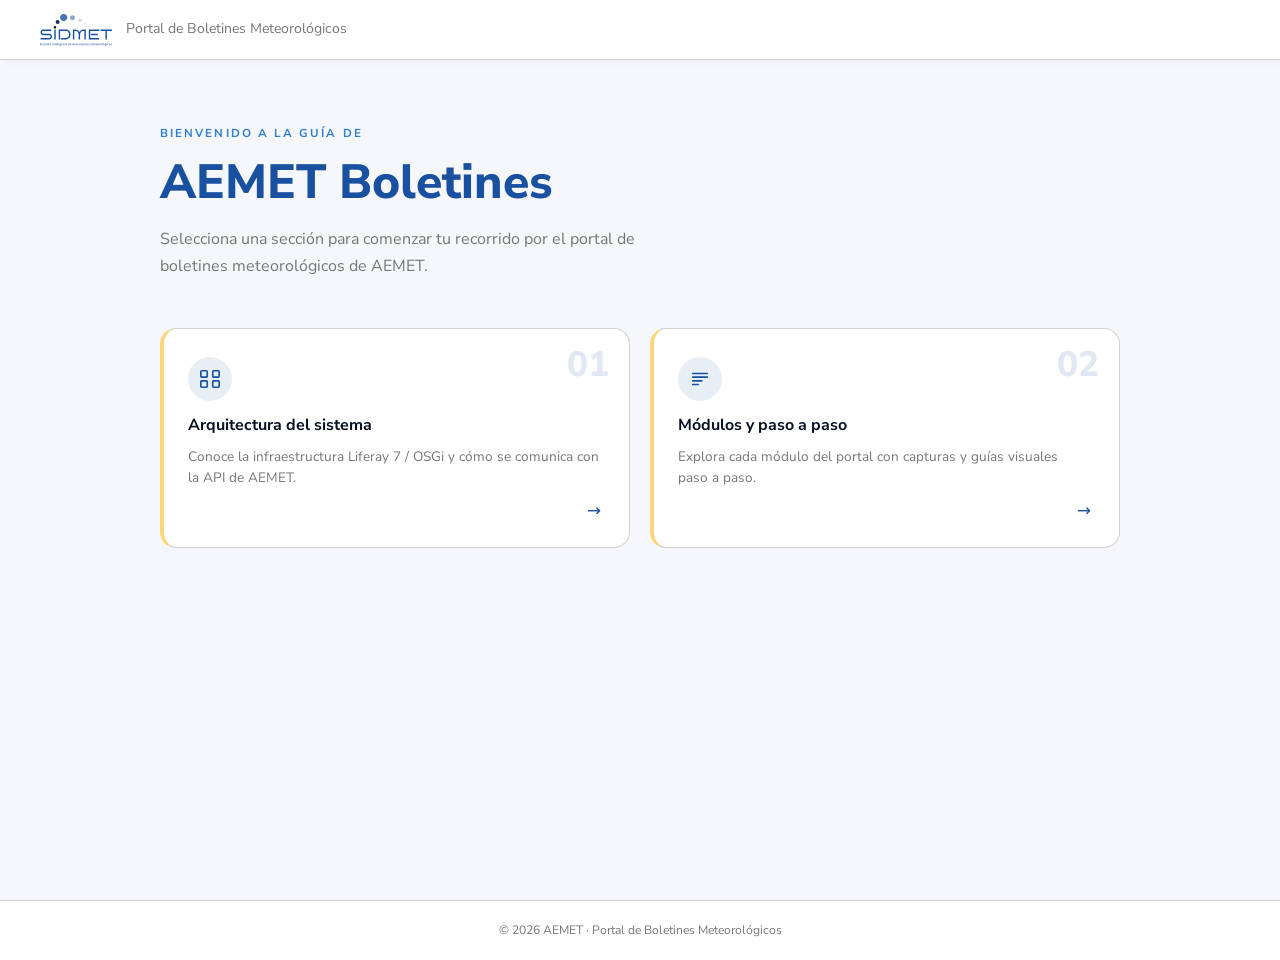
==== index.html @ 23fde0a8 "Presentación inicial SIDMET Guía interactiva paso a paso del portal AEMET Boletines: boletines provi" ====
<!DOCTYPE html>
<html lang="es">
<head>
  <meta charset="UTF-8" />
  <meta name="viewport" content="width=device-width, initial-scale=1.0" />
  <title>Guía de Formación Usuario – AEMET Boletines</title>
  <link rel="preconnect" href="https://fonts.googleapis.com" />
  <link rel="preconnect" href="https://fonts.gstatic.com" crossorigin />
  <link href="https://fonts.googleapis.com/css2?family=Nunito+Sans:wght@300;400;600;700;800&display=swap" rel="stylesheet" />
  <link rel="stylesheet" href="css/styles.css" />
</head>
<body>

  <header class="site-header">
    <div class="header-inner">
      <a href="index.html"><img class="site-logo" src="img/logo.svg" alt="AEMET" /></a>
      <span class="header-subtitle">Portal de Boletines Meteorológicos</span>
    </div>
  </header>

  <main class="hero-section">
    <div class="hero-content">
      <p class="hero-eyebrow">Bienvenido a la guía de</p>
      <h1 class="hero-title"><span class="gradient-text">AEMET Boletines</span></h1>
      <p class="hero-desc">Selecciona una sección para comenzar tu recorrido por el portal de boletines meteorológicos de AEMET.</p>

      <nav class="nav-grid" aria-label="Secciones principales">

        <a href="arquitectura.html" class="nav-card">
          <div class="nav-card-icon">
            <svg xmlns="http://www.w3.org/2000/svg" viewBox="0 0 24 24" fill="none" stroke="currentColor" stroke-width="1.8" stroke-linecap="round" stroke-linejoin="round"><rect x="2" y="3" width="7" height="7" rx="1"/><rect x="15" y="3" width="7" height="7" rx="1"/><rect x="2" y="14" width="7" height="7" rx="1"/><rect x="15" y="14" width="7" height="7" rx="1"/></svg>
          </div>
          <div class="nav-card-number">01</div>
          <h2 class="nav-card-title">Arquitectura del sistema</h2>
          <p class="nav-card-desc">Conoce la infraestructura Liferay 7 / OSGi y cómo se comunica con la API de AEMET.</p>
          <span class="nav-card-arrow">→</span>
        </a>

        <a href="modulos.html" class="nav-card">
          <div class="nav-card-icon">
            <svg xmlns="http://www.w3.org/2000/svg" viewBox="0 0 24 24" fill="none" stroke="currentColor" stroke-width="1.8" stroke-linecap="round" stroke-linejoin="round"><path d="M4 6h16M4 10h16M4 14h10M4 18h6"/></svg>
          </div>
          <div class="nav-card-number">02</div>
          <h2 class="nav-card-title">Módulos y paso a paso</h2>
          <p class="nav-card-desc">Explora cada módulo del portal con capturas y guías visuales paso a paso.</p>
          <span class="nav-card-arrow">→</span>
        </a>

      </nav>
    </div>
  </main>

  <footer class="site-footer">
    <p>© 2026 AEMET · Portal de Boletines Meteorológicos</p>
  </footer>

  <script src="js/main.js"></script>
</body>
</html>
---- css/styles.css ----
/* =========================================================
   AEMET Boletines – Guía de Formación Usuario
   Design System – inspirado en el sistema boletines.aemet
   ========================================================= */

@import url('https://fonts.googleapis.com/css2?family=Nunito+Sans:wght@300;400;600;700;800&display=swap');

/* ---- Tokens (mismos valores que _variables.scss) ---- */
:root {
  /* Colores del sistema */
  --blue-900:   #051020;
  --blue-700:   #0f3060;
  --blue-500:   #1950a0;
  --blue-400:   #4773b3;
  --blue-300:   #8ba7cf;
  --blue-200:   #d1dcec;
  --blue-100:   #e8eef6;
  --blue-med:   #2d7dd2;
  --orange-700: #966900;
  --orange-500: #faaf00;
  --orange-300: #fcd67f;
  --orange-200: #feefcc;
  --grey-900:   #101010;
  --grey-500:   #484848;
  --grey-400:   #767676;
  --grey-300:   #a3a3a3;
  --grey-200:   #d1d1d1;
  --grey-100:   #f5f7fb;
  --white:      #ffffff;

  /* Semánticos */
  --bg-body:     var(--grey-100);
  --bg-base:     var(--white);
  --bg-accent:   var(--blue-100);
  --bg-header:   var(--white);

  --text-base:   var(--grey-900);
  --text-sec:    var(--grey-400);
  --text-inv:    var(--white);
  --text-accent: var(--blue-500);

  --border-soft: var(--grey-200);
  --border-acc:  var(--blue-300);
  --border-act:  var(--blue-med);

  /* Sombras exactas del sistema */
  --shadow-xs: 0px 0px 2px 0px rgba(72,72,72,0.08);
  --shadow-sm: 5px 2px 7px 0px rgba(72,72,72,0.06);
  --shadow-md: 0px 1px 4px 0px rgba(0,0,0,0.08);
  --shadow-lg: 1px 0px 5px 0px rgba(0,0,0,0.15);
  --shadow-xl: 0px 0px 6px 0px rgba(0,0,0,0.60);

  /* Radios exactos del sistema */
  --r-xl: 50px;
  --r-md: 16px;
  --r-sm: 8px;
  --r-xs: 4px;

  /* Transiciones */
  --t-sm: 150ms ease-in-out;
  --t-md: 300ms ease-in-out;

  --font: 'Nunito Sans', system-ui, sans-serif;
}

/* ---- Reset ---- */
*, *::before, *::after { box-sizing: border-box; margin: 0; padding: 0; }
html { scroll-behavior: smooth; }
body {
  font-family: var(--font);
  background-color: var(--bg-body);
  color: var(--text-base);
  min-height: 100vh;
  overflow-x: hidden;
  line-height: 1.6;
}
a { text-decoration: none; color: inherit; }
img { max-width: 100%; display: block; }

/* ---- Header ---- */
.site-header {
  background: var(--white);
  border-bottom: 1px solid var(--border-soft);
  padding: 0 40px;
  height: 60px;
  display: flex;
  align-items: center;
  gap: 16px;
  position: sticky;
  top: 0;
  z-index: 100;
  box-shadow: var(--shadow-sm);
}
.header-inner {
  display: flex;
  align-items: center;
  gap: 14px;
  flex: 1;
}
.site-logo {
  height: 32px;
  width: auto;
  display: block;
}
.header-subtitle {
  font-size: 0.88rem;
  color: var(--text-sec);
  font-weight: 400;
}
.back-btn {
  display: inline-flex;
  align-items: center;
  gap: 6px;
  margin-left: auto;
  font-size: 0.82rem;
  color: var(--blue-500);
  padding: 6px 14px;
  border: 1px solid var(--blue-200);
  border-radius: var(--r-sm);
  transition: var(--t-sm);
  font-weight: 600;
}
.back-btn:hover {
  color: var(--white);
  background: var(--blue-500);
  border-color: var(--blue-500);
}

/* ---- Hero / Main page ---- */
.hero-section {
  display: flex;
  justify-content: center;
  align-items: flex-start;
  min-height: calc(100vh - 60px);
  padding: 64px 24px 48px;
}
.hero-content { max-width: 960px; width: 100%; }

.hero-eyebrow {
  font-size: 0.72rem;
  font-weight: 700;
  letter-spacing: 0.18em;
  text-transform: uppercase;
  color: var(--blue-med);
  margin-bottom: 12px;
}
.hero-title {
  font-size: clamp(2rem, 4.5vw, 3rem);
  font-weight: 800;
  line-height: 1.2;
  margin-bottom: 14px;
  color: var(--blue-900);
}
.gradient-text {
  color: var(--blue-500);
}
.hero-desc {
  font-size: 1rem;
  color: var(--text-sec);
  margin-bottom: 48px;
  max-width: 500px;
  line-height: 1.7;
}

/* ---- Nav Cards Grid ---- */
.nav-grid {
  display: grid;
  grid-template-columns: repeat(auto-fit, minmax(280px, 1fr));
  gap: 20px;
}

/* Tarjeta con borde izquierdo naranja (patrón card-section del sistema) */
.nav-card {
  position: relative;
  display: flex;
  flex-direction: column;
  gap: 10px;
  padding: 28px 28px 22px 24px;
  background: var(--bg-base);
  border: 1px solid var(--border-soft);
  border-left: 4px solid var(--orange-300);
  border-radius: var(--r-md);
  cursor: pointer;
  transition: box-shadow var(--t-sm), border-color var(--t-sm), transform var(--t-md);
  overflow: hidden;
}
.nav-card:hover {
  box-shadow: var(--shadow-xl);
  border-left-color: var(--orange-500);
  transform: translateY(-3px);
}

.nav-card-icon {
  width: 44px; height: 44px;
  border-radius: var(--r-xl);
  background: var(--bg-accent);
  display: flex; align-items: center; justify-content: center;
  color: var(--blue-500);
  margin-bottom: 4px;
  flex-shrink: 0;
}
.nav-card-icon svg { width: 22px; height: 22px; }

.nav-card-number {
  position: absolute;
  top: 18px; right: 20px;
  font-size: 2.2rem;
  font-weight: 800;
  color: rgba(25,80,160,0.13);
  line-height: 1;
  pointer-events: none;
  user-select: none;
}
.nav-card-title {
  font-size: 1rem;
  font-weight: 700;
  color: var(--blue-900);
  line-height: 1.3;
}
.nav-card-desc {
  font-size: 0.85rem;
  color: var(--text-sec);
  line-height: 1.55;
  flex: 1;
}
.nav-card-arrow {
  font-size: 1.05rem;
  color: var(--blue-500);
  transition: transform var(--t-sm);
  align-self: flex-end;
}
.nav-card:hover .nav-card-arrow { transform: translateX(5px); }

/* ---- Sub-page Layout ---- */
.page-wrapper {
  min-height: calc(100vh - 60px);
  padding: 48px 24px 64px;
  display: flex;
  justify-content: center;
}
.page-container {
  max-width: 860px;
  width: 100%;
}
.page-tag {
  display: inline-block;
  font-size: 0.7rem;
  font-weight: 700;
  letter-spacing: 0.14em;
  text-transform: uppercase;
  color: var(--blue-500);
  background: var(--blue-100);
  border: 1px solid var(--blue-200);
  padding: 4px 12px;
  border-radius: var(--r-sm);
  margin-bottom: 16px;
}
.page-title {
  font-size: clamp(1.7rem, 3.5vw, 2.4rem);
  font-weight: 800;
  line-height: 1.2;
  margin-bottom: 8px;
  color: var(--blue-900);
}
.page-divider {
  width: 48px; height: 4px;
  background: var(--orange-500);
  border-radius: 2px;
  margin: 18px 0 32px;
}

/* ---- Content Card ---- */
.content-card {
  background: var(--bg-base);
  border: 1px solid var(--border-soft);
  border-radius: var(--r-md);
  padding: 32px 36px;
  margin-bottom: 20px;
  box-shadow: var(--shadow-md);
  animation: fadeUp 0.4s ease both;
}
.content-card p {
  font-size: 1rem;
  color: var(--text-sec);
  line-height: 1.8;
}
.content-card strong { color: var(--text-base); }

@keyframes fadeUp {
  from { opacity: 0; transform: translateY(16px); }
  to   { opacity: 1; transform: translateY(0); }
}

/* ---- Role Cards ---- */
.role-list { display: flex; flex-direction: column; gap: 14px; }
.role-card {
  display: flex;
  align-items: flex-start;
  gap: 16px;
  background: var(--bg-base);
  border: 1px solid var(--border-soft);
  border-radius: var(--r-sm);
  padding: 20px 22px;
  transition: border-color var(--t-sm), transform var(--t-sm);
  box-shadow: var(--shadow-xs);
  animation: fadeUp 0.4s ease both;
}
.role-card:hover { border-color: var(--blue-300); transform: translateX(3px); }
.role-icon {
  flex-shrink: 0;
  width: 44px; height: 44px;
  border-radius: var(--r-xl);
  display: flex; align-items: center; justify-content: center;
  font-size: 1.3rem;
}
.role-icon.blue   { background: var(--blue-100); }
.role-icon.orange { background: var(--orange-200); }
.role-icon.cyan   { background: rgba(45,125,210,0.1); }
.role-body h3 { font-size: 0.92rem; font-weight: 700; margin-bottom: 3px; color: var(--blue-900); }
.role-body p  { font-size: 0.85rem; color: var(--text-sec); line-height: 1.55; }

/* ---- Module Grid ---- */
.module-grid {
  display: grid;
  grid-template-columns: repeat(auto-fit, minmax(220px, 1fr));
  gap: 16px;
}
.module-card {
  background: var(--bg-base);
  border: 1px solid var(--border-soft);
  border-radius: var(--r-md);
  padding: 24px 20px;
  display: flex;
  flex-direction: column;
  align-items: flex-start;
  gap: 10px;
  transition: box-shadow var(--t-sm), transform var(--t-sm);
  box-shadow: var(--shadow-xs);
  animation: fadeUp 0.4s ease both;
}
.module-card:hover { box-shadow: var(--shadow-lg); transform: translateY(-2px); }
.module-icon {
  width: 44px; height: 44px;
  border-radius: var(--r-xl);
  display: flex; align-items: center; justify-content: center;
  font-size: 1.25rem;
}
.module-icon.c1 { background: var(--blue-100); }
.module-icon.c2 { background: rgba(45,125,210,0.1); }
.module-icon.c3 { background: var(--orange-200); }
.module-icon.c4 { background: rgba(39,115,18,0.1); }
.module-icon.c5 { background: rgba(160,85,251,0.08); }
.module-name { font-size: 0.95rem; font-weight: 700; color: var(--blue-900); }
.module-desc { font-size: 0.82rem; color: var(--text-sec); line-height: 1.55; }

/* ---- Section link cards (listado de módulos) ---- */
.section-list { display: flex; flex-direction: column; gap: 12px; }
.section-link-card {
  display: flex;
  align-items: center;
  justify-content: space-between;
  gap: 16px;
  background: var(--bg-base);
  border: 1px solid var(--border-soft);
  border-left: 4px solid var(--orange-300);
  border-radius: var(--r-sm);
  padding: 18px 22px;
  transition: box-shadow var(--t-sm), border-left-color var(--t-sm), transform var(--t-sm);
  box-shadow: var(--shadow-xs);
  animation: fadeUp 0.4s ease both;
}
.section-link-card:hover {
  box-shadow: var(--shadow-lg);
  border-left-color: var(--orange-500);
  transform: translateX(3px);
}
.section-link-left { display: flex; align-items: center; gap: 16px; }
.section-link-num {
  width: 34px; height: 34px;
  border-radius: var(--r-sm);
  background: var(--blue-500);
  display: flex; align-items: center; justify-content: center;
  font-size: 0.78rem; font-weight: 700; color: var(--white);
  flex-shrink: 0;
}
.section-link-name { font-size: 0.95rem; font-weight: 700; color: var(--blue-900); }
.section-link-meta { font-size: 0.78rem; color: var(--text-sec); margin-top: 2px; }
.section-link-arrow { color: var(--blue-500); font-size: 1.1rem; transition: transform var(--t-sm); }
.section-link-card:hover .section-link-arrow { transform: translateX(5px); }

/* ---- Gallery view ---- */
.gallery-header { margin-bottom: 32px; }
.gallery-grid {
  display: flex;
  flex-direction: column;
  gap: 24px;
}
.gallery-item {
  background: var(--bg-base);
  border: 1px solid var(--border-soft);
  border-radius: var(--r-md);
  overflow: hidden;
  box-shadow: var(--shadow-md);
  animation: fadeUp 0.4s ease both;
  transition: box-shadow var(--t-sm);
}
.gallery-item:hover { box-shadow: var(--shadow-lg); }

.gallery-item-header {
  padding: 14px 22px;
  border-bottom: 1px solid var(--border-soft);
  display: flex;
  align-items: center;
  gap: 12px;
  background: var(--bg-accent);
}
.gallery-item-step {
  font-size: 0.7rem;
  font-weight: 800;
  letter-spacing: 0.12em;
  color: var(--blue-500);
  text-transform: uppercase;
}
.gallery-item-title {
  font-size: 0.88rem;
  font-weight: 700;
  color: var(--blue-900);
}
.gallery-img-wrap { padding: 20px 22px 22px; }
.gallery-img-wrap img {
  width: 100%;
  border-radius: var(--r-sm);
  border: 1px solid var(--border-soft);
  box-shadow: var(--shadow-md);
  transition: transform var(--t-md);
  cursor: zoom-in;
}
.gallery-img-wrap img:hover { transform: scale(1.005); }

/* ---- Footer ---- */
.site-footer {
  text-align: center;
  padding: 20px;
  border-top: 1px solid var(--border-soft);
  font-size: 0.76rem;
  color: var(--grey-400);
  background: var(--bg-base);
}

/* ---- Responsive ---- */
@media (max-width: 640px) {
  .site-header { padding: 0 16px; }
  .hero-section, .page-wrapper { padding: 32px 16px 48px; }
  .content-card { padding: 22px 18px; }
  .nav-grid { grid-template-columns: 1fr; }
}
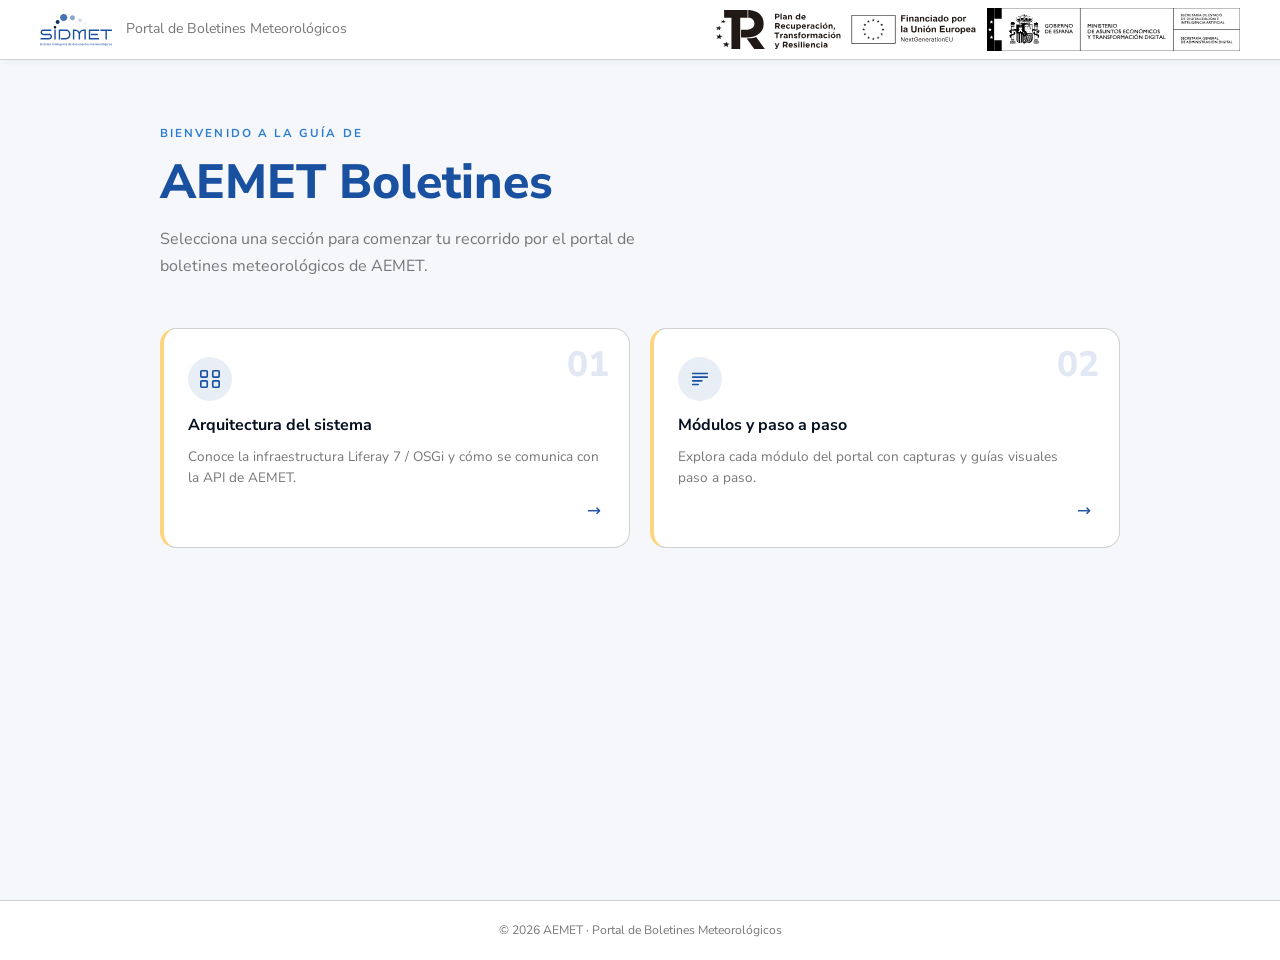
==== commit 464b0d1f: "Añadir logos institucionales a la cabecera Logos de Plan de Recuperación, Unión Europea y Secretaría" ====
--- a/index.html
+++ b/index.html
@@ -1,4 +1,4 @@
-<!DOCTYPE html>
+﻿<!DOCTYPE html>
 <html lang="es">
 <head>
   <meta charset="UTF-8" />
@@ -16,7 +16,13 @@
       <a href="index.html"><img class="site-logo" src="img/logo.svg" alt="AEMET" /></a>
       <span class="header-subtitle">Portal de Boletines Meteorológicos</span>
     </div>
-  </header>
+  
+  <div class="header-logos">
+    <img src="img/logo_resiliencia_1.svg" alt="Plan de Recuperacion, Transformacion y Resiliencia" class="header-logo-inst" />
+    <img src="img/logo_UE_1.svg" alt="Financiado por la Union Europea NextGenerationEU" class="header-logo-inst header-logo-ue" />
+    <img src="img/logo_sgad.svg" alt="Secretaria General de Administracion Digital" class="header-logo-inst header-logo-sgad" />
+  </div>
+</header>
 
   <main class="hero-section">
     <div class="hero-content">
--- a/css/styles.css
+++ b/css/styles.css
@@ -107,11 +107,34 @@
   color: var(--text-sec);
   font-weight: 400;
 }
+.header-logos {
+  display: flex;
+  align-items: center;
+  gap: 10px;
+  flex-shrink: 0;
+  margin-left: auto;
+}
+.header-logo-inst {
+  height: 40px;
+  width: auto;
+  display: block;
+  object-fit: contain;
+}
+.header-logo-ue {
+  height: 30px;
+}
+.header-logo-sgad {
+  height: 44px;
+}
+.header-logo-mterd {
+  height: 52px;
+  filter: grayscale(1);
+}
+
 .back-btn {
   display: inline-flex;
   align-items: center;
   gap: 6px;
-  margin-left: auto;
   font-size: 0.82rem;
   color: var(--blue-500);
   padding: 6px 14px;
@@ -181,10 +204,11 @@
   border-left: 4px solid var(--orange-300);
   border-radius: var(--r-md);
   cursor: pointer;
-  transition: box-shadow var(--t-sm), border-color var(--t-sm), transform var(--t-md);
+  transition: box-shadow var(--t-sm), border-color var(--t-sm), transform var(--t-md), background var(--t-sm);
   overflow: hidden;
 }
 .nav-card:hover {
+  background: var(--blue-100);
   box-shadow: var(--shadow-xl);
   border-left-color: var(--orange-500);
   transform: translateY(-3px);
@@ -448,6 +472,12 @@
 }
 
 /* ---- Responsive ---- */
+@media (max-width: 768px) {
+  .header-logo-inst { height: 28px; }
+  .header-logo-ue   { height: 22px; }
+  .header-logo-sgad { height: 32px; }
+  .header-logos { gap: 8px; }
+}
 @media (max-width: 640px) {
   .site-header { padding: 0 16px; }
   .hero-section, .page-wrapper { padding: 32px 16px 48px; }
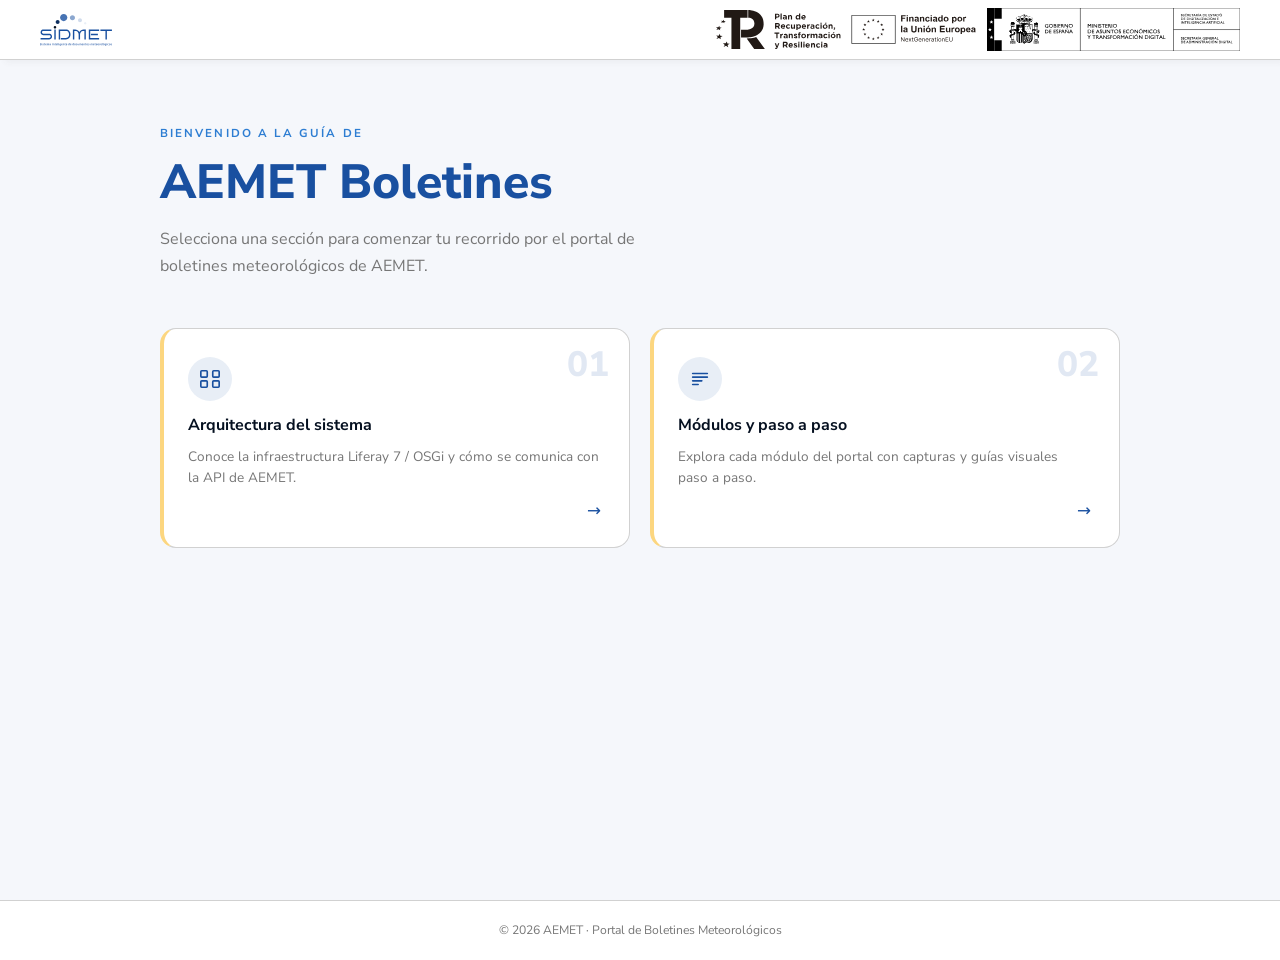
==== commit 18ba0ca4: "Limpiar cabecera y botón volver al inicio a la izquierda Elimina el subtítulo 'Portal de Boletines M" ====
--- a/index.html
+++ b/index.html
@@ -14,7 +14,6 @@
   <header class="site-header">
     <div class="header-inner">
       <a href="index.html"><img class="site-logo" src="img/logo.svg" alt="AEMET" /></a>
-      <span class="header-subtitle">Portal de Boletines Meteorológicos</span>
     </div>
   
   <div class="header-logos">
--- a/css/styles.css
+++ b/css/styles.css
@@ -137,6 +137,7 @@
   gap: 6px;
   font-size: 0.82rem;
   color: var(--blue-500);
+  background: var(--white);
   padding: 6px 14px;
   border: 1px solid var(--blue-200);
   border-radius: var(--r-sm);
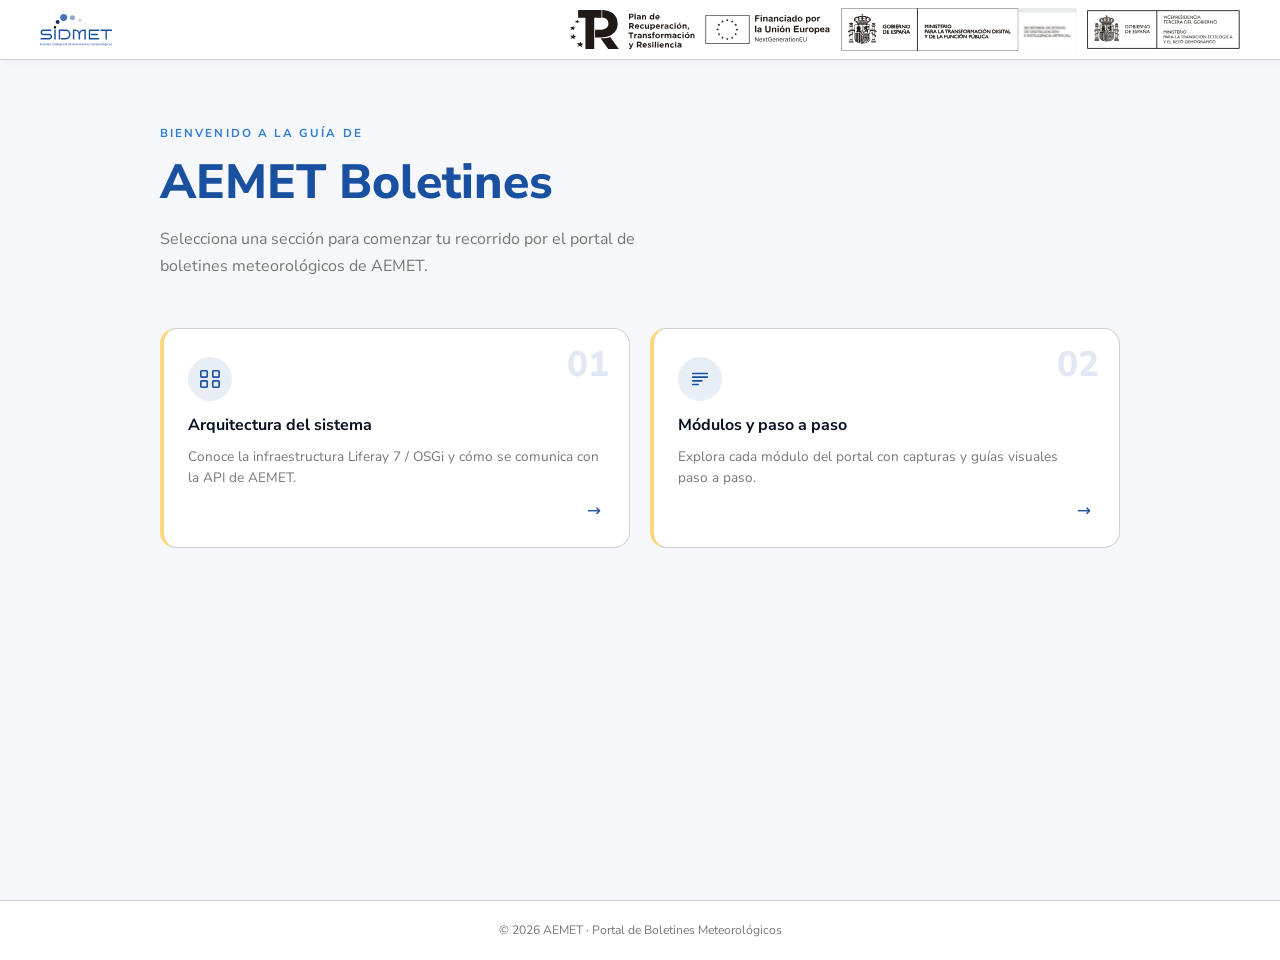
==== commit 23081230: "Actualizar logos institucionales en cabecera Sustituye los logos anteriores (resiliencia_1, UE_1, sg" ====
--- a/index.html
+++ b/index.html
@@ -17,9 +17,10 @@
     </div>
   
   <div class="header-logos">
-    <img src="img/logo_resiliencia_1.svg" alt="Plan de Recuperacion, Transformacion y Resiliencia" class="header-logo-inst" />
-    <img src="img/logo_UE_1.svg" alt="Financiado por la Union Europea NextGenerationEU" class="header-logo-inst header-logo-ue" />
-    <img src="img/logo_sgad.svg" alt="Secretaria General de Administracion Digital" class="header-logo-inst header-logo-sgad" />
+    <img src="img/logo_resiliencia.svg" alt="Plan de Recuperacion, Transformacion y Resiliencia" class="header-logo-inst" />
+    <img src="img/logo_UE.svg" alt="Financiado por la Union Europea NextGenerationEU" class="header-logo-inst header-logo-ue" />
+    <img src="img/logoTransfDigital.svg" alt="Plan de Digitalizacion de las Administraciones Publicas" class="header-logo-inst header-logo-transfdig" />
+    <img src="img/miteco.svg" alt="Ministerio para la Transicion Ecologica y el Reto Demografico" class="header-logo-inst header-logo-miteco" />
   </div>
 </header>
 
--- a/css/styles.css
+++ b/css/styles.css
@@ -123,12 +123,11 @@
 .header-logo-ue {
   height: 30px;
 }
-.header-logo-sgad {
+.header-logo-transfdig {
   height: 44px;
 }
-.header-logo-mterd {
-  height: 52px;
-  filter: grayscale(1);
+.header-logo-miteco {
+  height: 40px;
 }
 
 .back-btn {
@@ -267,18 +266,17 @@
   max-width: 860px;
   width: 100%;
 }
+.page-back-link {
+  margin-bottom: 32px;
+}
 .page-tag {
-  display: inline-block;
+  display: block;
   font-size: 0.7rem;
   font-weight: 700;
   letter-spacing: 0.14em;
   text-transform: uppercase;
   color: var(--blue-500);
-  background: var(--blue-100);
-  border: 1px solid var(--blue-200);
-  padding: 4px 12px;
-  border-radius: var(--r-sm);
-  margin-bottom: 16px;
+  margin-bottom: 8px;
 }
 .page-title {
   font-size: clamp(1.7rem, 3.5vw, 2.4rem);
@@ -390,14 +388,15 @@
   border-left: 4px solid var(--orange-300);
   border-radius: var(--r-sm);
   padding: 18px 22px;
-  transition: box-shadow var(--t-sm), border-left-color var(--t-sm), transform var(--t-sm);
+  transition: box-shadow var(--t-sm), border-color var(--t-sm), transform var(--t-md), background var(--t-sm);
   box-shadow: var(--shadow-xs);
   animation: fadeUp 0.4s ease both;
 }
 .section-link-card:hover {
-  box-shadow: var(--shadow-lg);
+  background: var(--blue-100);
+  box-shadow: var(--shadow-xl);
   border-left-color: var(--orange-500);
-  transform: translateX(3px);
+  transform: translateY(-3px);
 }
 .section-link-left { display: flex; align-items: center; gap: 16px; }
 .section-link-num {
@@ -474,9 +473,10 @@
 
 /* ---- Responsive ---- */
 @media (max-width: 768px) {
-  .header-logo-inst { height: 28px; }
-  .header-logo-ue   { height: 22px; }
-  .header-logo-sgad { height: 32px; }
+  .header-logo-inst     { height: 28px; }
+  .header-logo-ue       { height: 22px; }
+  .header-logo-transfdig { height: 32px; }
+  .header-logo-miteco   { height: 28px; }
   .header-logos { gap: 8px; }
 }
 @media (max-width: 640px) {
